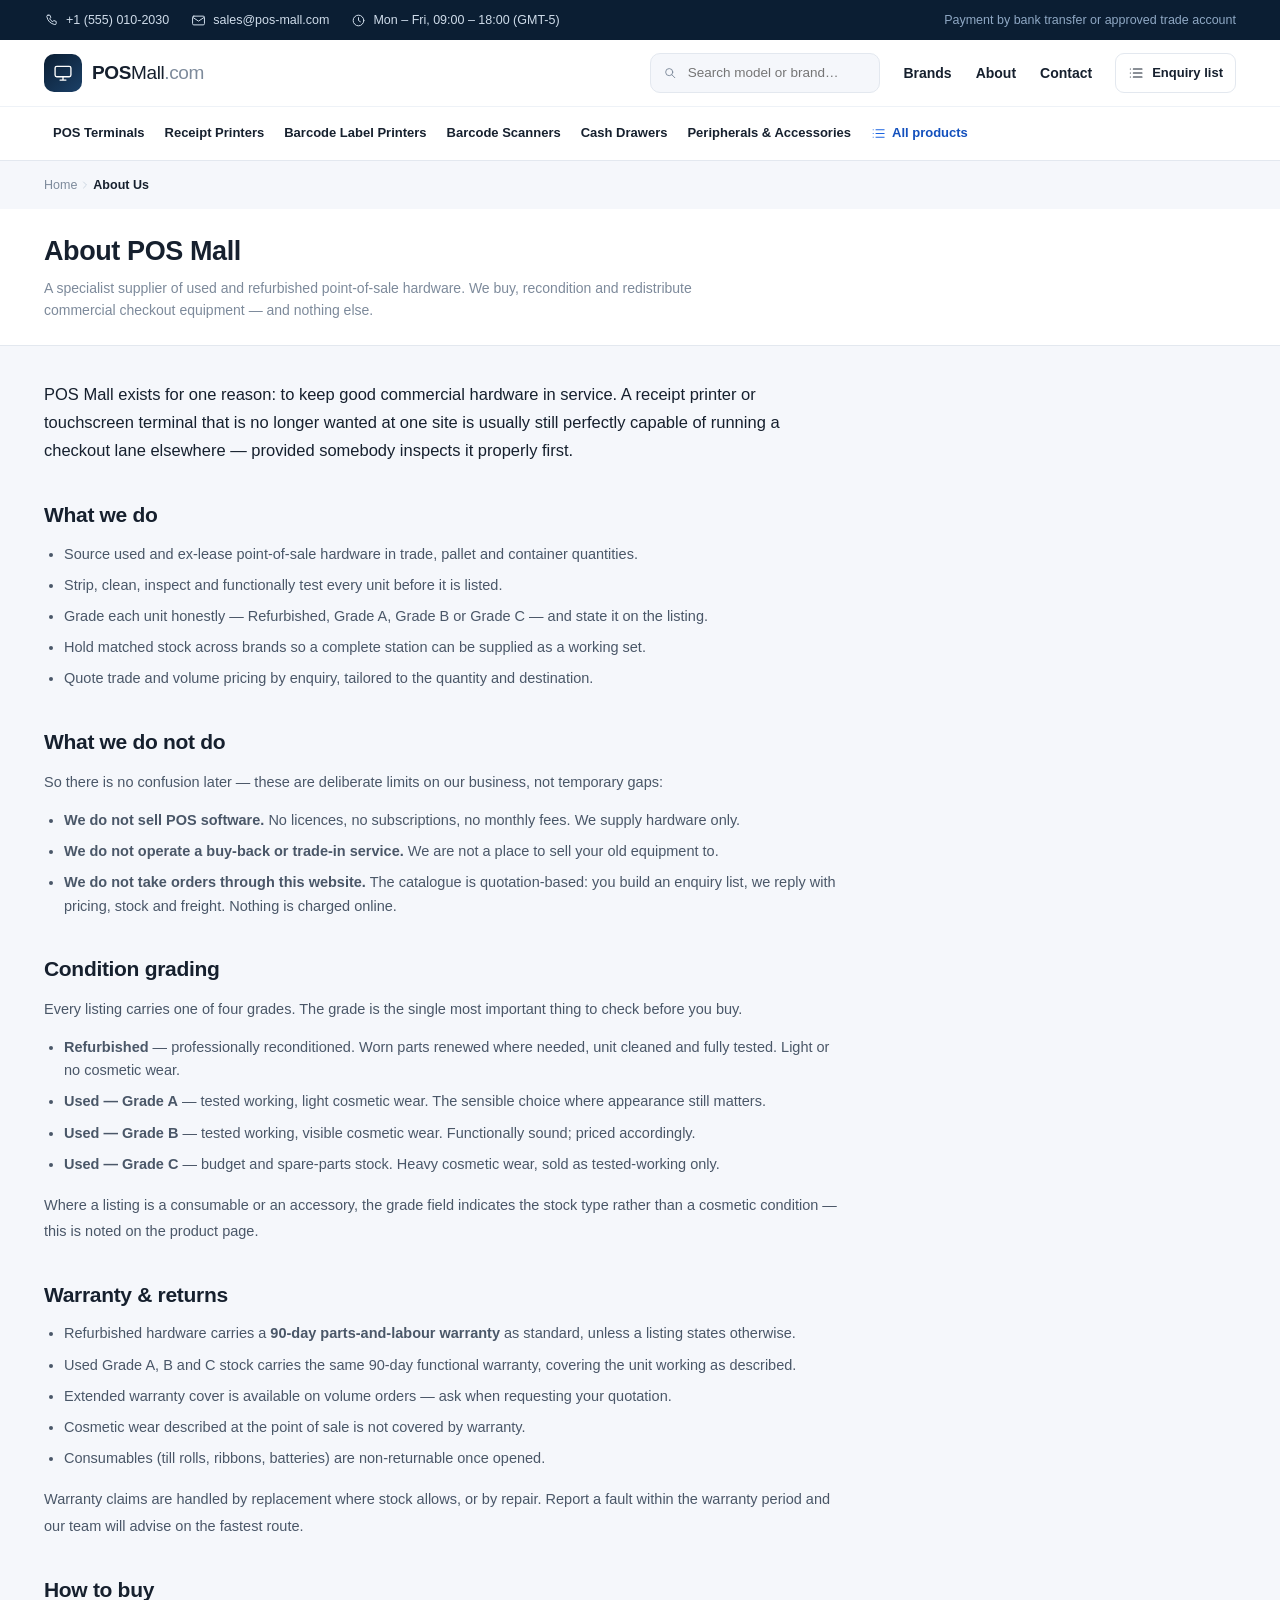
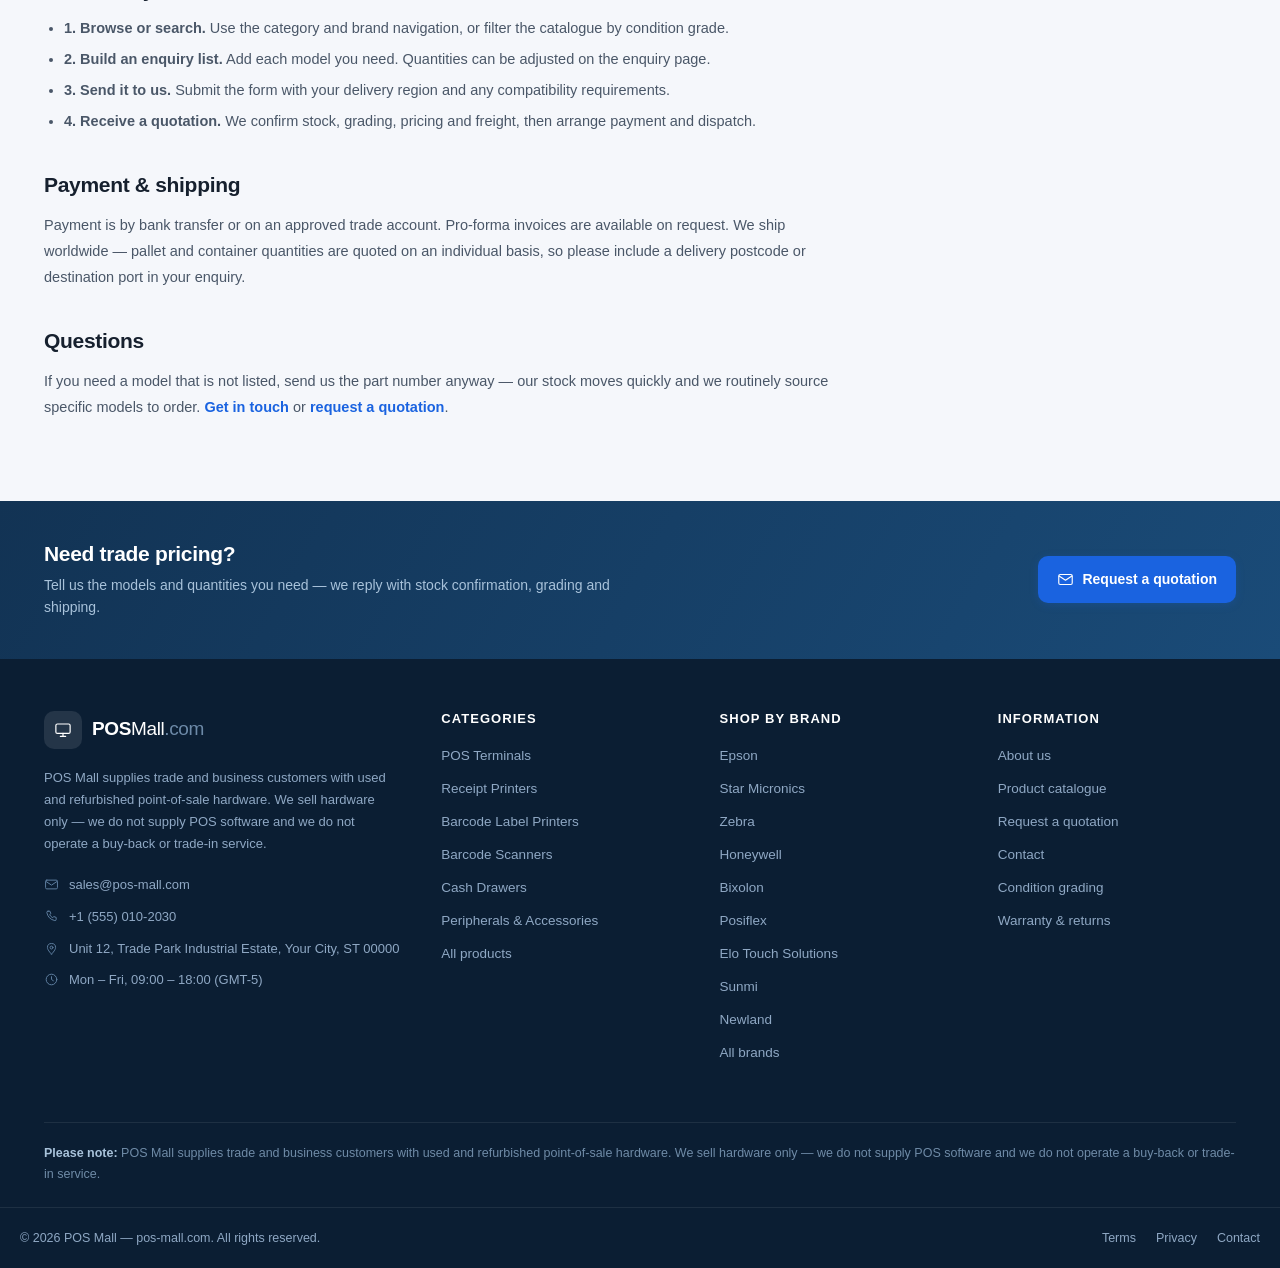
==== about.html @ 12527639 "Initial commit: POS Mall static catalogue site - 10 pages: home, catalog, category, brands, brand, p" ====
<!DOCTYPE html>
<html lang="en">
<head>
<meta charset="UTF-8">
<meta name="viewport" content="width=device-width, initial-scale=1">
<title>About Us — Condition Grading, Warranty &amp; How to Buy | POS Mall</title>
<meta name="description" content="POS Mall supplies used and refurbished point-of-sale hardware only — no software, no buy-back. Read our condition grading, warranty policy and how to buy by quotation.">
<meta name="theme-color" content="#0b1e33">
<link rel="icon" href="assets/img/favicon.svg" type="image/svg+xml">
<link rel="stylesheet" href="assets/css/style.css">
</head>
<body data-page="page" data-crumb="About Us">

<div id="site-header"></div>
<div id="breadcrumbs"></div>

<div class="page-head">
  <div class="shell">
    <h1 class="page-title">About POS Mall</h1>
    <p class="page-sub">
      A specialist supplier of used and refurbished point-of-sale hardware. We buy, recondition and
      redistribute commercial checkout equipment — and nothing else.
    </p>
  </div>
</div>

<div class="shell" style="padding-top:34px;padding-bottom:66px">
  <div class="prose-page">

    <p class="lead">
      POS Mall exists for one reason: to keep good commercial hardware in service. A receipt printer or
      touchscreen terminal that is no longer wanted at one site is usually still perfectly capable of
      running a checkout lane elsewhere — provided somebody inspects it properly first.
    </p>

    <h2>What we do</h2>
    <ul>
      <li>Source used and ex-lease point-of-sale hardware in trade, pallet and container quantities.</li>
      <li>Strip, clean, inspect and functionally test every unit before it is listed.</li>
      <li>Grade each unit honestly — Refurbished, Grade A, Grade B or Grade C — and state it on the listing.</li>
      <li>Hold matched stock across brands so a complete station can be supplied as a working set.</li>
      <li>Quote trade and volume pricing by enquiry, tailored to the quantity and destination.</li>
    </ul>

    <h2>What we do not do</h2>
    <p>
      So there is no confusion later — these are deliberate limits on our business, not temporary gaps:
    </p>
    <ul>
      <li><b>We do not sell POS software.</b> No licences, no subscriptions, no monthly fees. We supply hardware only.</li>
      <li><b>We do not operate a buy-back or trade-in service.</b> We are not a place to sell your old equipment to.</li>
      <li><b>We do not take orders through this website.</b> The catalogue is quotation-based: you build an enquiry
        list, we reply with pricing, stock and freight. Nothing is charged online.</li>
    </ul>

    <h2 id="grading">Condition grading</h2>
    <p>Every listing carries one of four grades. The grade is the single most important thing to check before you buy.</p>
    <ul>
      <li><b>Refurbished</b> — professionally reconditioned. Worn parts renewed where needed, unit cleaned and
        fully tested. Light or no cosmetic wear.</li>
      <li><b>Used — Grade A</b> — tested working, light cosmetic wear. The sensible choice where appearance still matters.</li>
      <li><b>Used — Grade B</b> — tested working, visible cosmetic wear. Functionally sound; priced accordingly.</li>
      <li><b>Used — Grade C</b> — budget and spare-parts stock. Heavy cosmetic wear, sold as tested-working only.</li>
    </ul>
    <p>
      Where a listing is a consumable or an accessory, the grade field indicates the stock type rather than a
      cosmetic condition — this is noted on the product page.
    </p>

    <h2 id="warranty">Warranty &amp; returns</h2>
    <ul>
      <li>Refurbished hardware carries a <b>90-day parts-and-labour warranty</b> as standard, unless a listing states otherwise.</li>
      <li>Used Grade A, B and C stock carries the same 90-day functional warranty, covering the unit working as described.</li>
      <li>Extended warranty cover is available on volume orders — ask when requesting your quotation.</li>
      <li>Cosmetic wear described at the point of sale is not covered by warranty.</li>
      <li>Consumables (till rolls, ribbons, batteries) are non-returnable once opened.</li>
    </ul>
    <p>
      Warranty claims are handled by replacement where stock allows, or by repair. Report a fault within the
      warranty period and our team will advise on the fastest route.
    </p>

    <h2 id="how-to-buy">How to buy</h2>
    <ul>
      <li><b>1. Browse or search.</b> Use the category and brand navigation, or filter the catalogue by condition grade.</li>
      <li><b>2. Build an enquiry list.</b> Add each model you need. Quantities can be adjusted on the enquiry page.</li>
      <li><b>3. Send it to us.</b> Submit the form with your delivery region and any compatibility requirements.</li>
      <li><b>4. Receive a quotation.</b> We confirm stock, grading, pricing and freight, then arrange payment and dispatch.</li>
    </ul>

    <h2>Payment &amp; shipping</h2>
    <p>
      Payment is by bank transfer or on an approved trade account. Pro-forma invoices are available on request.
      We ship worldwide — pallet and container quantities are quoted on an individual basis, so please include a
      delivery postcode or destination port in your enquiry.
    </p>

    <h2>Questions</h2>
    <p>
      If you need a model that is not listed, send us the part number anyway — our stock moves quickly and we
      routinely source specific models to order. <a href="contact.html" style="color:var(--blue);font-weight:600">Get in touch</a>
      or <a href="enquiry.html" style="color:var(--blue);font-weight:600">request a quotation</a>.
    </p>

  </div>
</div>

<div id="site-footer"></div>

<script src="assets/js/data.js"></script>
<script src="assets/js/products.js"></script>
<script src="assets/js/app.js"></script>
</body>
</html>
---- assets/css/style.css ----
/* ============================================================================
 * pos-mall.com — 样式表
 * ========================================================================== */

:root {
  --navy: #0b1e33;
  --navy-2: #12293f;
  --ink: #16202e;
  --body: #4a5768;
  --muted: #7d8a9b;
  --line: #e3e8ef;
  --line-2: #eef2f7;
  --bg: #f5f7fb;
  --card: #ffffff;
  --blue: #1a63e0;
  --blue-dk: #1350bd;
  --blue-soft: #eaf1fd;
  --green: #0f9d58;
  --green-soft: #e7f6ee;
  --amber: #c97a00;
  --amber-soft: #fdf3e3;
  --slate: #64748b;
  --slate-soft: #eef1f5;
  --radius: 12px;
  --radius-lg: 16px;
  --shadow-sm: 0 1px 2px rgba(16, 32, 56, .05), 0 1px 3px rgba(16, 32, 56, .04);
  --shadow: 0 4px 16px rgba(16, 32, 56, .07);
  --shadow-lg: 0 14px 40px rgba(16, 32, 56, .12);
  --shell: 1240px;
  --sans: -apple-system, BlinkMacSystemFont, "Segoe UI", Roboto, "Helvetica Neue", Arial, "PingFang SC", "Microsoft YaHei", sans-serif;
}

* { box-sizing: border-box; }

html { -webkit-text-size-adjust: 100%; }

body {
  margin: 0;
  background: var(--bg);
  color: var(--body);
  font-family: var(--sans);
  font-size: 15px;
  line-height: 1.6;
  -webkit-font-smoothing: antialiased;
}

h1, h2, h3, h4 { color: var(--ink); margin: 0; line-height: 1.25; letter-spacing: -.015em; font-weight: 700; }
p { margin: 0; }
a { color: inherit; text-decoration: none; }
img { max-width: 100%; display: block; }
button { font: inherit; cursor: pointer; }
ul { margin: 0; padding: 0; list-style: none; }

.shell { max-width: var(--shell); margin: 0 auto; padding: 0 24px; }
.is-hidden { display: none !important; }

/* ------------------------------------------------------------------ 通用件 */
.btn {
  display: inline-flex; align-items: center; justify-content: center; gap: 8px;
  border: 1px solid transparent; border-radius: 10px;
  padding: 11px 18px; font-size: 14px; font-weight: 600; white-space: nowrap;
  background: var(--slate-soft); color: var(--ink);
  transition: background .16s, border-color .16s, color .16s, box-shadow .16s, transform .16s;
}
.btn:hover { transform: translateY(-1px); }
.btn-primary { background: var(--blue); color: #fff; box-shadow: 0 2px 8px rgba(26, 99, 224, .22); }
.btn-primary:hover { background: var(--blue-dk); }
.btn-outline { background: #fff; border-color: var(--line); color: var(--ink); }
.btn-outline:hover { border-color: #c8d3e0; }
.btn-ghost { background: transparent; color: var(--blue); border-color: transparent; padding-left: 8px; padding-right: 8px; }
.btn-ghost:hover { background: var(--blue-soft); }
.btn-sm { padding: 7px 12px; font-size: 13px; border-radius: 9px; }
.btn-lg { padding: 13px 22px; font-size: 15px; }
.btn-block { width: 100%; }

.link-btn { background: none; border: 0; color: var(--blue); font-size: 13px; font-weight: 600; padding: 0; }
.link-btn:hover { text-decoration: underline; }

.link-arrow { display: inline-flex; align-items: center; gap: 6px; color: var(--blue); font-size: 13.5px; font-weight: 600; }
.link-arrow:hover { gap: 9px; }

.icon-btn {
  display: inline-flex; align-items: center; justify-content: center;
  width: 32px; height: 32px; border-radius: 8px;
  border: 1px solid var(--line); background: #fff; color: var(--muted);
}
.icon-btn:hover { color: #d93636; border-color: #f3c9c9; background: #fdf3f3; }

.input {
  width: 100%; border: 1px solid var(--line); border-radius: 10px;
  background: #fff; padding: 10px 12px; font: inherit; font-size: 14px; color: var(--ink);
}
.input:focus { outline: none; border-color: var(--blue); box-shadow: 0 0 0 3px rgba(26, 99, 224, .13); }

.badge {
  display: inline-flex; align-items: center; gap: 6px;
  font-size: 11.5px; font-weight: 700; letter-spacing: .02em;
  padding: 3px 9px; border-radius: 999px; white-space: nowrap;
}
.badge-green { background: var(--green-soft); color: #0b7c45; }
.badge-blue { background: var(--blue-soft); color: var(--blue-dk); }
.badge-amber { background: var(--amber-soft); color: var(--amber); }
.badge-slate { background: var(--slate-soft); color: #4d5b6e; }
.badge-ghost { background: transparent; padding: 0; font-weight: 600; font-size: 12px; color: var(--muted); }
.badge-green-text { color: #0b7c45; } .badge-blue-text { color: var(--blue-dk); }
.badge-amber-text { color: var(--amber); } .badge-slate-text { color: var(--slate); }

.dot { width: 7px; height: 7px; border-radius: 50%; display: inline-block; }
.dot-green { background: var(--green); } .dot-blue { background: var(--blue); }
.dot-amber { background: #e6a21c; } .dot-slate { background: #9aa7b6; }

.chip {
  display: inline-flex; align-items: center; gap: 7px;
  border: 1px solid var(--line); background: #fff; border-radius: 999px;
  padding: 7px 14px; font-size: 13px; font-weight: 600; color: var(--ink);
}
.chip em { font-style: normal; font-size: 11.5px; color: var(--muted); font-weight: 600; }
.chip:hover { border-color: #c8d3e0; }
.chip.is-on { background: var(--navy); border-color: var(--navy); color: #fff; }
.chip.is-on em { color: rgba(255, 255, 255, .7); }
.chip-soft { background: var(--line-2); border-color: transparent; font-weight: 500; color: var(--body); }
.chip-brand { background: var(--blue-soft); border-color: transparent; color: var(--blue-dk); }
.chip-row { display: flex; flex-wrap: wrap; gap: 8px; }

.toast {
  position: fixed; left: 50%; bottom: 28px; transform: translate(-50%, 20px);
  display: flex; align-items: center; gap: 9px;
  background: var(--navy); color: #fff; padding: 11px 18px; border-radius: 11px;
  font-size: 13.5px; font-weight: 500; box-shadow: var(--shadow-lg);
  opacity: 0; pointer-events: none; transition: opacity .2s, transform .2s; z-index: 200;
}
.toast.is-on { opacity: 1; transform: translate(-50%, 0); }
.toast svg { color: #5fd39b; }

.empty-state {
  grid-column: 1 / -1; text-align: center; padding: 60px 24px;
  background: #fff; border: 1px dashed var(--line); border-radius: var(--radius-lg);
}
.empty-state svg { color: #b9c4d2; }
.empty-state h3 { margin: 14px 0 6px; font-size: 17px; }
.empty-state p { color: var(--muted); font-size: 14px; margin-bottom: 18px; }

/* ---------------------------------------------------------------- 顶部条 */
.topbar { background: var(--navy); color: #cfdcea; font-size: 12.5px; }
.topbar-inner { display: flex; align-items: center; justify-content: space-between; height: 40px; gap: 20px; }
.topbar-left { display: flex; align-items: center; gap: 22px; min-width: 0; }
.topbar-item { display: inline-flex; align-items: center; gap: 7px; white-space: nowrap; }
.topbar-item:hover { color: #fff; }
.topbar-tag { color: #8fa8c4; }

/* ------------------------------------------------------------------ 页头 */
.site-header { position: sticky; top: 0; z-index: 90; background: #fff; border-bottom: 1px solid var(--line); }

/* 第一行：品牌 · 搜索 · 公司链接 · 询价 */
.header-main { display: flex; align-items: center; gap: 24px; height: 66px; }

.logo { display: inline-flex; align-items: center; gap: 10px; flex-shrink: 0; }
.logo-mark {
  width: 38px; height: 38px; border-radius: 10px; display: grid; place-items: center;
  background: linear-gradient(140deg, var(--navy) 0%, #1b4067 100%); color: #fff;
}
.logo-text { font-size: 19px; font-weight: 500; color: var(--ink); letter-spacing: -.02em; }
.logo-text b { font-weight: 800; }
.logo-text i { font-style: normal; color: var(--muted); font-weight: 500; }
.logo-footer .logo-text { color: #fff; }
.logo-footer .logo-text i { color: #6d8aa8; }
.logo-footer .logo-mark { background: rgba(255, 255, 255, .1); }

.header-actions { display: flex; align-items: center; gap: 12px; margin-left: auto; flex-shrink: 0; }
.util-nav { display: flex; align-items: center; gap: 2px; }
.util-link { padding: 8px 11px; border-radius: 9px; font-size: 14px; font-weight: 600; color: var(--ink); white-space: nowrap; }
.util-link:hover { background: var(--line-2); color: var(--blue-dk); }

/* 第二行：类目「平铺」条 —— 类目全部来自 data.js 的 CATEGORIES，自动同步 */
.cat-bar { border-top: 1px solid var(--line-2); background: #fff; }
.cat-bar-inner { display: flex; align-items: center; }
.cat-bar-list { display: flex; flex-wrap: wrap; align-items: center; gap: 0 2px; padding: 7px 0; flex: 1; min-width: 0; }
.cat-bar-item { position: relative; }
.cat-bar-link {
  display: inline-flex; align-items: center; gap: 7px;
  padding: 10px 11px; border-radius: 9px;
  font-size: 14px; font-weight: 600; color: var(--ink); white-space: nowrap;
}
.cat-bar-item:hover > .cat-bar-link,
.cat-bar-item:focus-within > .cat-bar-link { background: var(--blue-soft); color: var(--blue-dk); }
.cat-bar-item-all { margin-left: auto; }
.cat-bar-link-all { color: var(--blue-dk); }
.cat-bar-link-all svg { color: var(--blue); }

/* 类目下拉面板（子类目） */
.nav-panel {
  position: absolute; top: 100%; left: -8px; padding-top: 8px;
  opacity: 0; visibility: hidden; transform: translateY(-6px);
  transition: opacity .18s, transform .18s, visibility .18s; z-index: 95;
  max-width: calc(100vw - 32px);
}
.cat-bar-item:hover .nav-panel,
.cat-bar-item:focus-within .nav-panel { opacity: 1; visibility: visible; transform: translateY(0); }
.nav-panel-inner {
  background: #fff; border: 1px solid var(--line); border-radius: var(--radius-lg);
  box-shadow: var(--shadow-lg); overflow: hidden;
}
.np-cat-panel { width: 320px; padding: 14px 20px 0; }
.np-simple-all {
  display: flex; align-items: center; justify-content: space-between; gap: 10px;
  margin: 0 -10px 4px; padding: 10px; border-radius: 9px;
  font-size: 14px; font-weight: 700; color: var(--ink);
}
.np-simple-all:hover { background: var(--blue-soft); color: var(--blue-dk); }
.np-simple-all em, .np-simple-links em { font-style: normal; font-size: 11.5px; color: var(--muted); }
.np-simple-links { display: grid; gap: 1px; border-top: 1px solid var(--line-2); padding-top: 8px; }
.np-simple-links a {
  display: flex; align-items: center; justify-content: space-between; gap: 10px;
  margin: 0 -10px; padding: 8px 10px; border-radius: 8px;
  font-size: 13.5px; color: var(--body);
}
.np-simple-links a:hover { background: var(--line-2); color: var(--blue-dk); }
.np-foot { margin: 14px -20px 0; padding: 12px 20px; border-top: 1px solid var(--line-2); background: #fbfcfe; }
.np-foot-note { display: block; font-size: 12px; color: var(--muted); line-height: 1.5; }

.search-box {
  display: flex; align-items: center; gap: 8px;
  background: var(--bg); border: 1px solid var(--line); border-radius: 10px;
  padding: 0 12px; height: 40px; width: 230px; color: var(--muted);
}
.search-box:focus-within { border-color: var(--blue); background: #fff; box-shadow: 0 0 0 3px rgba(26, 99, 224, .12); }
.search-box input { border: 0; background: none; outline: none; font: inherit; font-size: 13.5px; width: 100%; color: var(--ink); }
.enquiry-btn { position: relative; height: 40px; }
.enquiry-count {
  min-width: 19px; height: 19px; padding: 0 5px; border-radius: 999px;
  background: var(--blue); color: #fff; font-size: 11.5px; font-weight: 700;
  display: inline-grid; place-items: center;
}
.enquiry-count.is-empty { display: none; }
.mobile-toggle { display: none; width: 42px; height: 42px; border: 1px solid var(--line); background: #fff; border-radius: 10px; color: var(--ink); align-items: center; justify-content: center; }

.mobile-nav { display: none; border-top: 1px solid var(--line); background: #fff; padding: 10px 0 22px; max-height: 74vh; overflow: auto; }
.mobile-nav.is-open { display: block; }
.mn-group { border-bottom: 1px solid var(--line-2); padding-bottom: 8px; margin-bottom: 8px; }
.mn-link { display: block; padding: 11px 2px; font-weight: 600; color: var(--ink); font-size: 15px; }
.mn-subs { display: flex; flex-wrap: wrap; gap: 8px; padding: 0 2px 6px; }
.mn-subs a { font-size: 12.5px; background: var(--line-2); border-radius: 999px; padding: 5px 12px; color: var(--body); font-weight: 500; }
.mn-strong { color: var(--blue); }

/* ------------------------------------------------------------------ 首页 */
.hero { background: linear-gradient(165deg, var(--navy) 0%, #14304c 55%, #17405f 100%); color: #cbdaea; position: relative; overflow: hidden; }
.hero::after {
  content: ''; position: absolute; right: -140px; top: -140px; width: 520px; height: 520px; border-radius: 50%;
  background: radial-gradient(circle, rgba(58, 134, 255, .2), transparent 68%);
}
.hero-inner { position: relative; z-index: 2; padding: 74px 0 66px; display: grid; grid-template-columns: 1.15fr .85fr; gap: 54px; align-items: center; }
.hero-eyebrow {
  display: inline-flex; align-items: center; gap: 9px;
  background: rgba(255, 255, 255, .08); border: 1px solid rgba(255, 255, 255, .13);
  border-radius: 999px; padding: 5px 14px; font-size: 12.5px; color: #a9c4de; font-weight: 600;
  margin-bottom: 22px;
}
.hero-title { font-size: 44px; line-height: 1.1; color: #fff; letter-spacing: -.03em; }
.hero-title em { font-style: normal; color: #6fa8ff; }
.hero-sub { margin-top: 20px; font-size: 16px; line-height: 1.7; color: #a3bcd4; max-width: 560px; }
.hero-actions { display: flex; flex-wrap: wrap; gap: 12px; margin-top: 30px; }
.hero-actions .btn-outline { background: rgba(255, 255, 255, .07); border-color: rgba(255, 255, 255, .2); color: #fff; }
.hero-actions .btn-outline:hover { background: rgba(255, 255, 255, .13); }
.hero-stats { display: flex; gap: 34px; margin-top: 40px; padding-top: 28px; border-top: 1px solid rgba(255, 255, 255, .1); }
.stat-num { display: block; font-size: 26px; font-weight: 800; color: #fff; letter-spacing: -.02em; }
.stat-label { font-size: 12.5px; color: #8fa8c4; }

.hero-panel { background: rgba(255, 255, 255, .05); border: 1px solid rgba(255, 255, 255, .12); border-radius: var(--radius-lg); padding: 24px; backdrop-filter: blur(6px); }
.hero-panel h3 { color: #fff; font-size: 15px; margin-bottom: 16px; }
.hero-list { display: grid; gap: 13px; }
.hero-list li { display: flex; gap: 11px; align-items: flex-start; font-size: 13.5px; color: #b7cbdf; line-height: 1.5; }
.hero-list svg { color: #6fa8ff; flex-shrink: 0; margin-top: 2px; }

.section { padding: 62px 0; }
.section-alt { background: #fff; border-top: 1px solid var(--line); border-bottom: 1px solid var(--line); }
.section-head { display: flex; align-items: flex-end; justify-content: space-between; gap: 24px; margin-bottom: 28px; }
.section-title { font-size: 25px; }
.section-sub { color: var(--muted); font-size: 14px; margin-top: 7px; }
.section-head .link-arrow { padding-bottom: 4px; }

/* 类目卡 */
.cat-grid { display: grid; grid-template-columns: repeat(auto-fill, minmax(288px, 1fr)); gap: 14px; }
.cat-card {
  display: flex; align-items: flex-start; gap: 15px;
  background: #fff; border: 1px solid var(--line); border-radius: var(--radius);
  padding: 19px; transition: box-shadow .18s, transform .18s, border-color .18s;
}
.cat-card:hover { box-shadow: var(--shadow); transform: translateY(-2px); border-color: #d3dded; }
.cat-icon { width: 42px; height: 42px; border-radius: 11px; display: grid; place-items: center; background: var(--blue-soft); color: var(--blue); flex-shrink: 0; }
.cat-body { flex: 1; min-width: 0; }
.cat-name { display: block; font-size: 15.5px; font-weight: 700; color: var(--ink); }
.cat-desc { display: block; font-size: 12.5px; color: var(--muted); margin-top: 4px; line-height: 1.5; }
.cat-count { display: inline-block; font-size: 11.5px; font-weight: 600; color: var(--blue-dk); background: var(--blue-soft); border-radius: 999px; padding: 2px 9px; margin-top: 10px; }
.cat-go { color: #c2cddb; align-self: center; }
.cat-card:hover .cat-go { color: var(--blue); }

/* 品牌条 */
.brand-strip { display: flex; flex-wrap: wrap; gap: 10px; }
.brand-chip {
  display: inline-flex; align-items: center; gap: 9px;
  background: #fff; border: 1px solid var(--line); border-radius: 10px;
  padding: 10px 15px; font-size: 13.5px; font-weight: 600; color: var(--ink);
  transition: border-color .16s, box-shadow .16s;
}
.brand-chip:hover { border-color: #c8d3e0; box-shadow: var(--shadow-sm); }
.brand-chip-n { font-size: 11px; color: var(--muted); background: var(--line-2); border-radius: 999px; padding: 1px 7px; }

/* 成色卡 */
.cond-grid { display: grid; grid-template-columns: repeat(auto-fit, minmax(230px, 1fr)); gap: 14px; }
.cond-card { background: #fff; border: 1px solid var(--line); border-radius: var(--radius); padding: 20px; }
.cond-card p { font-size: 13px; color: var(--muted); margin: 12px 0 14px; line-height: 1.55; }

/* 优势条 */
.usp-grid { display: grid; grid-template-columns: repeat(auto-fit, minmax(230px, 1fr)); gap: 26px; }
.usp { display: flex; gap: 14px; }
.usp-icon { width: 40px; height: 40px; border-radius: 11px; background: var(--line-2); color: var(--blue-dk); display: grid; place-items: center; flex-shrink: 0; }
.usp h4 { font-size: 14.5px; margin-bottom: 5px; }
.usp p { font-size: 13px; color: var(--muted); line-height: 1.55; }

/* ------------------------------------------------------------- 产品卡片 */
.product-grid { display: grid; grid-template-columns: repeat(auto-fill, minmax(268px, 1fr)); gap: 18px; }
.product-card {
  background: #fff; border: 1px solid var(--line); border-radius: var(--radius-lg);
  overflow: hidden; display: flex; flex-direction: column;
  transition: box-shadow .18s, transform .18s, border-color .18s;
}
.product-card:hover { box-shadow: var(--shadow); transform: translateY(-2px); border-color: #d3dded; }
.pc-media { position: relative; display: block; background: var(--line-2); aspect-ratio: 4 / 3; }
.pc-media img { width: 100%; height: 100%; object-fit: cover; }
.pc-badges { position: absolute; top: 11px; left: 11px; display: flex; gap: 6px; flex-wrap: wrap; }
.pc-badges .badge { box-shadow: 0 1px 4px rgba(16, 32, 56, .12); }
.pc-body { padding: 15px 16px 16px; display: flex; flex-direction: column; flex: 1; }
.pc-eyebrow { display: flex; align-items: center; gap: 8px; font-size: 11.5px; margin-bottom: 7px; }
.pc-brand { font-weight: 700; color: var(--blue-dk); text-transform: uppercase; letter-spacing: .05em; }
.pc-cat { color: var(--muted); }
.pc-cat::before { content: '·'; margin-right: 8px; }
.pc-title { font-size: 15px; line-height: 1.4; }
.pc-title a:hover { color: var(--blue-dk); }
.pc-model { font-size: 12px; color: var(--muted); margin-top: 5px; font-family: ui-monospace, SFMono-Regular, Menlo, monospace; }
.pc-desc {
  font-size: 13px; color: var(--muted); margin-top: 10px; line-height: 1.55;
  display: -webkit-box; -webkit-line-clamp: 2; -webkit-box-orient: vertical; overflow: hidden;
}
.pc-foot { margin-top: auto; padding-top: 15px; display: flex; align-items: flex-end; justify-content: space-between; gap: 12px; flex-wrap: wrap; }
.pc-price { display: flex; flex-direction: column; gap: 5px; }
.pc-price-val { font-size: 15.5px; font-weight: 800; color: var(--ink); letter-spacing: -.01em; }
.pc-price-val.is-quote { font-size: 13px; font-weight: 700; color: var(--blue-dk); }
.pc-actions { display: flex; gap: 6px; }

/* ---------------------------------------------------------------- 筛选页 */
.page-head { background: #fff; border-bottom: 1px solid var(--line); padding: 26px 0 24px; }
.page-title { font-size: 27px; }
.page-sub { color: var(--muted); font-size: 14px; margin-top: 8px; max-width: 720px; }

.breadcrumbs { display: flex; align-items: center; flex-wrap: wrap; gap: 2px; padding: 14px 0; font-size: 12.5px; }
.crumb { color: var(--muted); }
a.crumb:hover { color: var(--blue-dk); }
.crumb-sep { color: #c2cddb; display: inline-flex; }
.crumb.is-current { color: var(--ink); font-weight: 600; }
#breadcrumbs { background: transparent; }
#breadcrumbs .shell { padding: 0 24px; }

.catalog-layout { display: grid; grid-template-columns: 268px 1fr; gap: 28px; align-items: start; padding-bottom: 66px; }
.catalog-main { min-width: 0; }

.filters { background: #fff; border: 1px solid var(--line); border-radius: var(--radius-lg); padding: 18px; position: sticky; top: 124px; }
.filter-head { display: flex; align-items: center; justify-content: space-between; padding-bottom: 14px; border-bottom: 1px solid var(--line-2); margin-bottom: 4px; }
.filter-head span { display: inline-flex; align-items: center; gap: 8px; font-weight: 700; font-size: 14px; color: var(--ink); }
.filter-group { padding: 15px 0; border-bottom: 1px solid var(--line-2); }
.filter-group:last-child { border-bottom: 0; padding-bottom: 0; }
.filter-title { display: block; font-size: 11.5px; font-weight: 700; text-transform: uppercase; letter-spacing: .08em; color: var(--muted); margin-bottom: 10px; }
.filter-opts { display: grid; gap: 1px; max-height: 262px; overflow: auto; }
.filter-opts-brand { max-height: 232px; }
.filter-opt {
  display: flex; align-items: center; gap: 9px;
  padding: 7px 9px; margin: 0 -9px; border-radius: 8px;
  font-size: 13.5px; color: var(--body); cursor: pointer;
}
.filter-opt input { margin: 0; accent-color: var(--blue); flex-shrink: 0; }
.filter-opt span { flex: 1; min-width: 0; }
.filter-opt em { font-style: normal; font-size: 11.5px; color: var(--muted); }
.filter-opt:hover { background: var(--line-2); }
.filter-opt.is-active { background: var(--blue-soft); color: var(--blue-dk); font-weight: 600; }
.filter-opt.is-active em { color: var(--blue); }

.results-bar { display: flex; align-items: center; justify-content: space-between; gap: 18px; margin-bottom: 20px; flex-wrap: wrap; }
.results-count { font-size: 13.5px; color: var(--muted); }
.results-count b { color: var(--ink); font-size: 15px; }
.results-tools { display: flex; align-items: center; gap: 9px; }
.sort-label { font-size: 13px; color: var(--muted); }
.sort-select { border: 1px solid var(--line); border-radius: 9px; background: #fff; padding: 8px 11px; font: inherit; font-size: 13.5px; color: var(--ink); }
.sort-select:focus { outline: none; border-color: var(--blue); }

.pagination { display: flex; align-items: center; justify-content: center; gap: 6px; margin-top: 38px; }
.page-btn {
  min-width: 38px; height: 38px; padding: 0 10px; border-radius: 9px;
  border: 1px solid var(--line); background: #fff; color: var(--ink);
  font-size: 13.5px; font-weight: 600; display: inline-grid; place-items: center;
}
.page-btn:first-child svg { transform: rotate(180deg); }
.page-btn:hover:not(:disabled) { border-color: #c8d3e0; background: var(--line-2); }
.page-btn.is-on { background: var(--navy); border-color: var(--navy); color: #fff; }
.page-btn:disabled { opacity: .42; cursor: not-allowed; }
.page-gap { color: var(--muted); padding: 0 4px; }

/* --------------------------------------------------------- 类目页侧栏 */
.cat-layout { display: grid; grid-template-columns: 1fr 300px; gap: 30px; align-items: start; padding-bottom: 66px; }
.aside-card { background: #fff; border: 1px solid var(--line); border-radius: var(--radius-lg); padding: 20px; margin-bottom: 16px; }
.aside-card h4 { font-size: 14.5px; margin-bottom: 14px; }
.aside-list { display: grid; gap: 2px; }
.aside-list a { display: flex; align-items: center; justify-content: space-between; gap: 10px; padding: 8px 10px; margin: 0 -10px; border-radius: 8px; font-size: 13.5px; color: var(--body); }
.aside-list a:hover { background: var(--line-2); color: var(--blue-dk); }
.aside-list em { font-style: normal; font-size: 11.5px; color: var(--muted); }
.aside-cta { background: linear-gradient(160deg, var(--navy) 0%, #17395a 100%); border-color: transparent; color: #b7cbdf; }
.aside-cta h4 { color: #fff; }
.aside-cta p { font-size: 13px; line-height: 1.6; margin-bottom: 16px; }

/* ------------------------------------------------------------ 品牌总览 */
.brand-grid { display: grid; grid-template-columns: repeat(auto-fill, minmax(248px, 1fr)); gap: 16px; }
.brand-card { background: #fff; border: 1px solid var(--line); border-radius: var(--radius-lg); padding: 20px; transition: box-shadow .18s, transform .18s; }
.brand-card:hover { box-shadow: var(--shadow); transform: translateY(-2px); }
.brand-card-top { display: flex; align-items: center; justify-content: space-between; margin-bottom: 14px; }
.brand-mono {
  width: 44px; height: 44px; border-radius: 11px; display: grid; place-items: center;
  background: var(--navy); color: #fff; font-size: 14px; font-weight: 800; letter-spacing: .02em;
}
.brand-card-n { font-size: 11.5px; color: var(--blue-dk); background: var(--blue-soft); border-radius: 999px; padding: 3px 10px; font-weight: 600; }
.brand-card h3 { font-size: 16px; }
.brand-card p { font-size: 13px; color: var(--muted); margin-top: 7px; line-height: 1.55; }
.brand-origin { display: inline-block; margin-top: 13px; font-size: 11.5px; color: var(--muted); background: var(--line-2); border-radius: 6px; padding: 2px 8px; }
.brand-also { margin-top: 34px; padding-top: 24px; border-top: 1px solid var(--line); }
.brand-also h3 { font-size: 15px; margin-bottom: 8px; }
.brand-also p { font-size: 13.5px; color: var(--muted); line-height: 1.8; }

/* ------------------------------------------------------------ 产品详情 */
.pd-layout { display: grid; grid-template-columns: 1.05fr 1fr; gap: 44px; padding: 34px 0 46px; align-items: start; }
.pd-gallery { position: sticky; top: 124px; }
.pd-main-media { position: relative; background: #fff; border: 1px solid var(--line); border-radius: var(--radius-lg); overflow: hidden; }
.pd-main-media img { width: 100%; aspect-ratio: 4 / 3; object-fit: cover; }
.pd-thumbs { display: flex; gap: 10px; margin-top: 12px; flex-wrap: wrap; }
.pd-thumb { width: 74px; height: 60px; border-radius: 10px; border: 2px solid var(--line); padding: 0; overflow: hidden; background: #fff; }
.pd-thumb img { width: 100%; height: 100%; object-fit: cover; }
.pd-thumb.is-on { border-color: var(--blue); }

.pd-eyebrow { display: flex; flex-wrap: wrap; gap: 8px; margin-bottom: 14px; }
.pd-title { font-size: 29px; line-height: 1.2; }
.pd-meta { display: flex; flex-wrap: wrap; gap: 8px 20px; margin-top: 13px; font-size: 12.5px; color: var(--muted); }
.pd-meta b { color: var(--ink); font-weight: 600; }
.pd-badges { display: flex; flex-wrap: wrap; gap: 8px; margin-top: 16px; }
.pd-lede { font-size: 15px; color: var(--body); margin-top: 18px; line-height: 1.65; }

.pd-buy { margin-top: 24px; padding: 20px; background: #fff; border: 1px solid var(--line); border-radius: var(--radius-lg); }
.pd-price { display: flex; flex-direction: column; gap: 4px; margin-bottom: 16px; }
.pd-price-val { font-size: 27px; font-weight: 800; color: var(--ink); letter-spacing: -.025em; }
.pd-price-val.is-quote { font-size: 19px; color: var(--blue-dk); }
.pd-price-note { font-size: 12.5px; color: var(--muted); }
.pd-buy-actions { display: flex; gap: 10px; flex-wrap: wrap; }
.pd-buy-actions .btn { flex: 1 1 190px; }

.pd-assure { margin-top: 22px; display: grid; gap: 13px; }
.pd-assure li { display: flex; gap: 11px; font-size: 13px; color: var(--muted); line-height: 1.55; }
.pd-assure svg { color: var(--blue); flex-shrink: 0; margin-top: 2px; }

.pd-tabs { grid-column: 1 / -1; display: grid; gap: 26px; }
.pd-block { background: #fff; border: 1px solid var(--line); border-radius: var(--radius-lg); padding: 26px 28px; }
.pd-block h2 { font-size: 17px; margin-bottom: 16px; }
.prose { font-size: 14.5px; line-height: 1.8; color: var(--body); }
.spec-table { width: 100%; border-collapse: collapse; font-size: 14px; }
.spec-table tr { border-bottom: 1px solid var(--line-2); }
.spec-table tr:last-child { border-bottom: 0; }
.spec-table th { text-align: left; font-weight: 600; color: var(--ink); padding: 11px 18px 11px 0; width: 230px; vertical-align: top; }
.spec-table td { padding: 11px 0; color: var(--body); }
.feature-list { display: grid; gap: 11px; }
.feature-list li { display: flex; gap: 11px; font-size: 14px; }
.feature-list svg { color: var(--green); flex-shrink: 0; margin-top: 3px; }
.bullet-list { display: grid; gap: 9px; font-size: 14px; padding-left: 18px; list-style: disc; }
.bullet-list li { color: var(--body); }
.pd-block-note { background: var(--line-2); border-color: transparent; }
.pd-block-note h2 { font-size: 15px; }

/* ---------------------------------------------------------------- 询价页 */
.enq-layout { display: grid; grid-template-columns: 1.35fr .8fr; gap: 30px; align-items: start; padding-bottom: 66px; }
.enq-card { background: #fff; border: 1px solid var(--line); border-radius: var(--radius-lg); padding: 26px 28px; }
.enq-card + .enq-card { margin-top: 18px; }
.enq-card h2 { font-size: 17px; margin-bottom: 6px; }
.enq-counter { font-size: 13px; color: var(--muted); margin-bottom: 20px; }
.enq-head { display: flex; align-items: flex-start; justify-content: space-between; gap: 18px; margin-bottom: 20px; }
.enq-table { width: 100%; border-collapse: collapse; }
.enq-table th { text-align: left; font-size: 11.5px; text-transform: uppercase; letter-spacing: .07em; color: var(--muted); font-weight: 700; padding-bottom: 12px; border-bottom: 1px solid var(--line); }
.enq-table td { padding: 15px 0; border-bottom: 1px solid var(--line-2); vertical-align: middle; }
.enq-prod { display: flex; gap: 14px; align-items: center; }
.enq-media { width: 62px; height: 48px; border-radius: 9px; overflow: hidden; background: var(--line-2); flex-shrink: 0; display: grid; place-items: center; color: #b9c4d2; }
.enq-media img { width: 100%; height: 100%; object-fit: cover; }
.enq-prod b { display: block; font-size: 14px; color: var(--ink); line-height: 1.4; }
.enq-meta { display: block; font-size: 12px; color: var(--muted); margin: 3px 0 5px; }
.input-qty { width: 74px; text-align: center; }
.enq-del { width: 52px; text-align: right; }
.enq-actions { display: flex; justify-content: space-between; align-items: center; gap: 16px; margin-top: 20px; }
.enq-empty { text-align: center; padding: 56px 20px; }
.enq-empty svg { color: #b9c4d2; }
.enq-empty h3 { margin: 16px 0 8px; font-size: 17px; }

.form-grid { display: grid; grid-template-columns: 1fr 1fr; gap: 16px; }
.field { display: flex; flex-direction: column; gap: 7px; }
.field-full { grid-column: 1 / -1; }
.field label { font-size: 12.5px; font-weight: 600; color: var(--ink); }
.field .req { color: #d93636; }
.textarea { min-height: 112px; resize: vertical; padding: 11px 12px; }
.form-actions { margin-top: 20px; display: flex; align-items: center; gap: 14px; flex-wrap: wrap; }
.form-hint { font-size: 12px; color: var(--muted); }
.enq-done { margin-top: 20px; padding: 18px; border-radius: var(--radius); background: var(--green-soft); border: 1px solid #c6e8d6; }
.enq-done b { color: #0b7c45; display: block; margin-bottom: 5px; }
.enq-done p { font-size: 13px; color: #2c6b4d; }
.enq-ref { font-family: ui-monospace, SFMono-Regular, Menlo, monospace; font-weight: 700; }

.side-list { display: grid; gap: 16px; }
.side-list li { display: flex; gap: 12px; font-size: 13.5px; color: var(--muted); line-height: 1.55; }
.side-list svg { color: var(--blue); flex-shrink: 0; margin-top: 2px; }
.side-list b { color: var(--ink); display: block; font-size: 13.5px; }

/* ---------------------------------------------------------------- 静态页 */
.prose-page { max-width: 800px; }
.prose-page h2 { font-size: 21px; margin: 38px 0 14px; }
.prose-page h3 { font-size: 16px; margin: 26px 0 10px; }
.prose-page p { font-size: 14.5px; line-height: 1.8; margin-bottom: 14px; }
.prose-page ul { list-style: disc; padding-left: 20px; display: grid; gap: 8px; font-size: 14.5px; margin-bottom: 16px; }
.prose-page .lead { font-size: 16.5px; color: var(--ink); line-height: 1.7; }

.contact-grid { display: grid; grid-template-columns: 1fr 1fr; gap: 30px; padding-bottom: 66px; align-items: start; }
.info-list { display: grid; gap: 20px; }
.info-row { display: flex; gap: 14px; }
.info-icon { width: 40px; height: 40px; border-radius: 11px; background: var(--blue-soft); color: var(--blue); display: grid; place-items: center; flex-shrink: 0; }
.info-row b { display: block; font-size: 13.5px; color: var(--ink); margin-bottom: 3px; }
.info-row span, .info-row a { font-size: 13.5px; color: var(--muted); }
.info-row a:hover { color: var(--blue-dk); }

/* ------------------------------------------------------------------ 页脚 */
.footer-cta { background: linear-gradient(120deg, #123354 0%, #1a4b78 100%); color: #cfe0f0; padding: 40px 0; }
.footer-cta-inner { display: flex; align-items: center; justify-content: space-between; gap: 30px; flex-wrap: wrap; }
.footer-cta h3 { color: #fff; font-size: 21px; margin-bottom: 7px; }
.footer-cta p { font-size: 14px; color: #a8c2da; max-width: 620px; }

.site-footer { background: var(--navy); color: #8fa8c4; padding: 52px 0 0; }
.footer-grid { display: grid; grid-template-columns: 1.5fr 1fr 1fr 1fr; gap: 40px; padding-bottom: 40px; }
.footer-about p { font-size: 13px; line-height: 1.7; margin: 18px 0 20px; }
.footer-contact { display: grid; gap: 11px; }
.footer-contact li { display: flex; gap: 10px; font-size: 13px; align-items: flex-start; }
.footer-contact svg { color: #5d7d9e; flex-shrink: 0; margin-top: 2px; }
.footer-contact a:hover { color: #fff; }
.footer-title { color: #fff; font-size: 13px; text-transform: uppercase; letter-spacing: .08em; margin-bottom: 16px; }
.footer-links { display: grid; gap: 9px; }
.footer-links a { font-size: 13.5px; }
.footer-links a:hover { color: #fff; }
.footer-note { padding: 18px 24px 0; }
.footer-note p { font-size: 12.5px; color: #6f8ba7; line-height: 1.7; border-top: 1px solid rgba(255, 255, 255, .08); padding-top: 20px; }
.footer-note b { color: #a8c2da; }
.footer-bottom { border-top: 1px solid rgba(255, 255, 255, .08); margin-top: 22px; }
.footer-bottom-inner { display: flex; align-items: center; justify-content: space-between; gap: 20px; padding: 20px 0; font-size: 12.5px; flex-wrap: wrap; }
.footer-bottom-links { display: flex; gap: 20px; }
.footer-bottom-links a:hover { color: #fff; }

/* ---------------------------------------------------------------- 响应式 */
@media (max-width: 1280px) {
  /* 类目较多时收窄间距，保证类目条在一条线上放得下 */
  .cat-bar-link { font-size: 13px; padding: 9px 9px; gap: 6px; }
}
@media (max-width: 1100px) {
  .cat-bar { display: none; }
  .mobile-toggle { display: inline-flex; }
  .hero-inner { grid-template-columns: 1fr; gap: 40px; }
  .search-box { width: 190px; }
}
@media (max-width: 1020px) {
  .catalog-layout { grid-template-columns: 1fr; }
  .filters { position: static; }
  .cat-layout { grid-template-columns: 1fr; }
  .pd-layout { grid-template-columns: 1fr; gap: 32px; }
  .pd-gallery { position: static; }
  .enq-layout { grid-template-columns: 1fr; }
  .contact-grid { grid-template-columns: 1fr; }
  .footer-grid { grid-template-columns: 1fr 1fr; gap: 32px; }
}
@media (max-width: 900px) {
  .util-nav { display: none; }
}
@media (max-width: 860px) {
  .hero-title { font-size: 34px; }
  .hero-inner { padding: 54px 0 50px; }
  .hero-stats { gap: 24px; flex-wrap: wrap; }
  .section { padding: 46px 0; }
  .section-head { flex-direction: column; align-items: flex-start; gap: 14px; }
  .topbar-hide-sm { display: none; }
  .topbar-tag { display: none; }
}
@media (max-width: 700px) {
  .search-box { display: none; }
  .enquiry-label { display: none; }
  .header-main { height: 62px; gap: 14px; }
  .header-actions { gap: 8px; }
  .shell { padding: 0 18px; }
  .product-grid { grid-template-columns: repeat(auto-fill, minmax(160px, 1fr)); gap: 12px; }
  .pc-actions .btn-ghost { display: none; }
  .cat-grid { grid-template-columns: 1fr; }
  .form-grid { grid-template-columns: 1fr; }
  .footer-grid { grid-template-columns: 1fr; gap: 28px; }
  .spec-table th { width: 150px; }
  .enq-table thead { display: none; }
  .enq-table td { padding: 12px 0; }
  .enq-prod b { font-size: 13.5px; }
  .pd-title { font-size: 23px; }
  .page-title { font-size: 22px; }
  .section-title { font-size: 21px; }
  .footer-cta-inner { flex-direction: column; align-items: flex-start; }
  .hero-title { font-size: 29px; }
  .hero-actions .btn { flex: 1 1 100%; }
  .hero-stats .stat-num { font-size: 22px; }
}
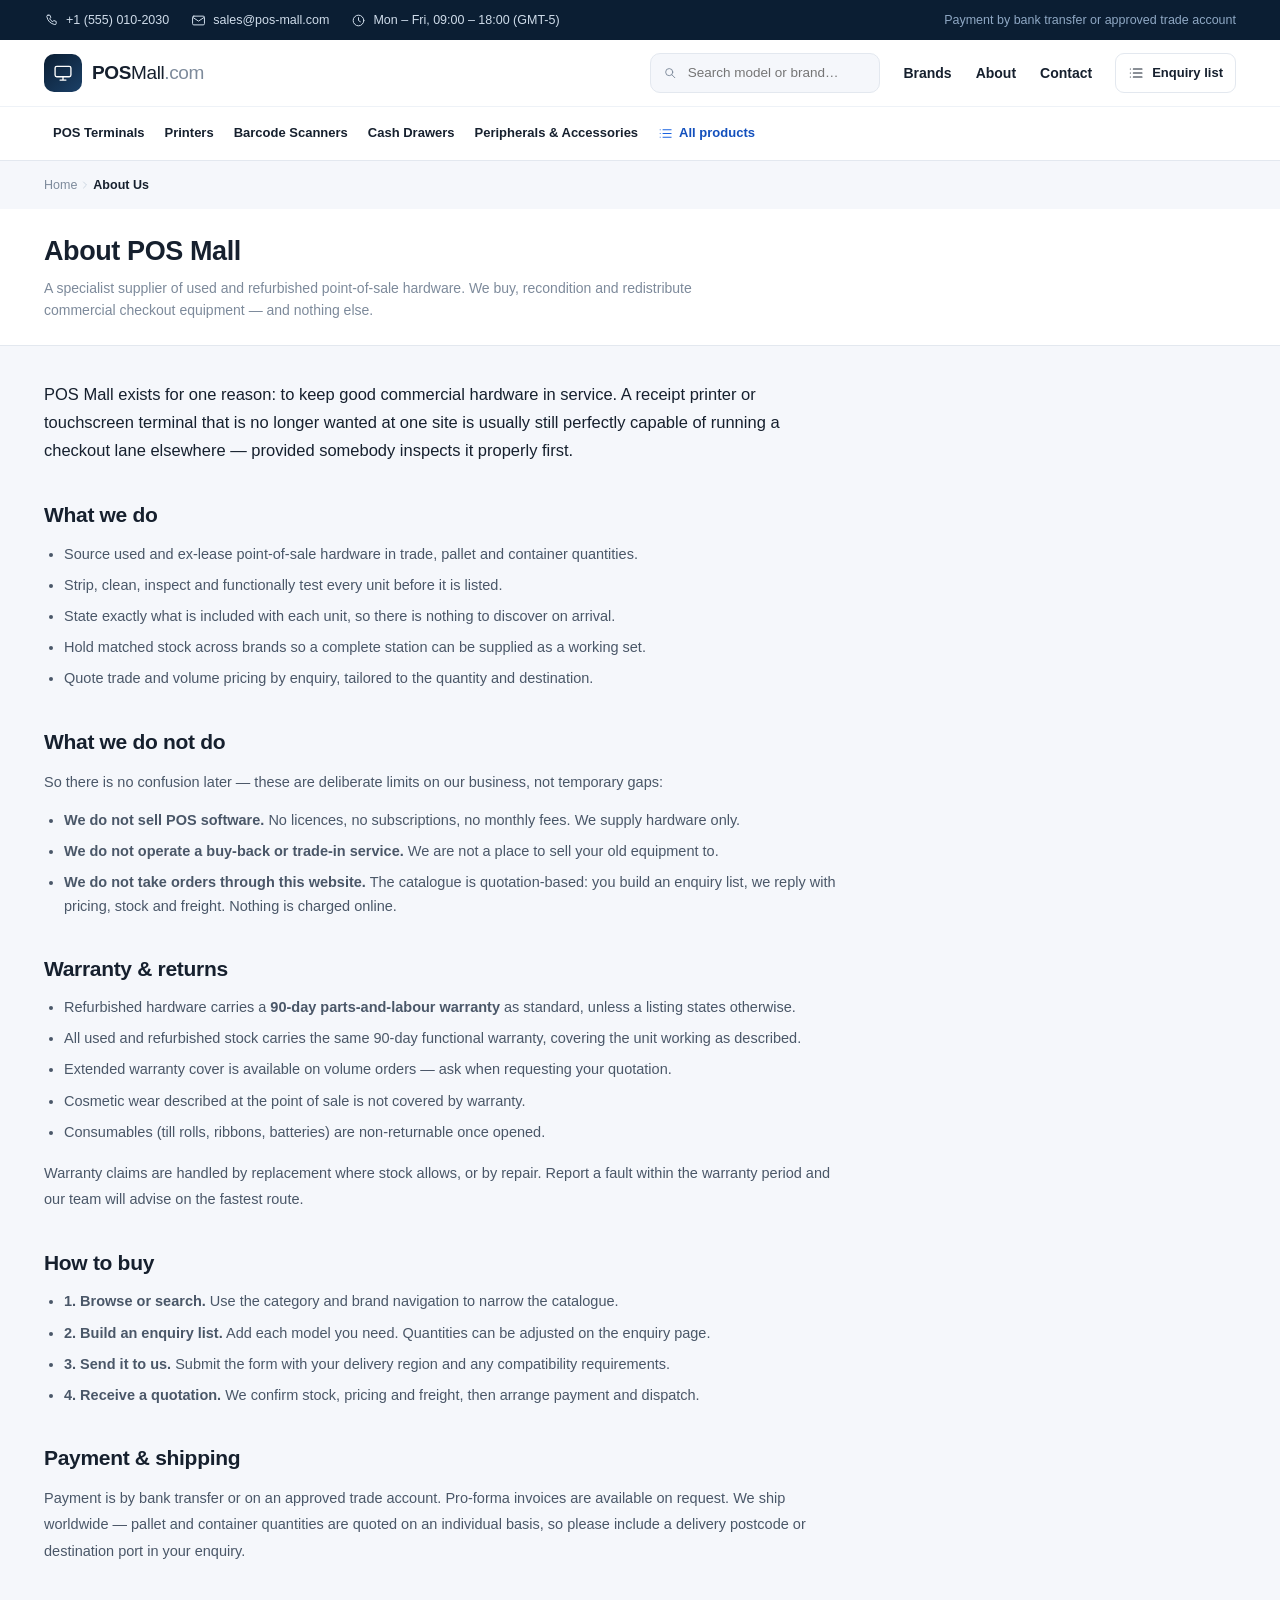
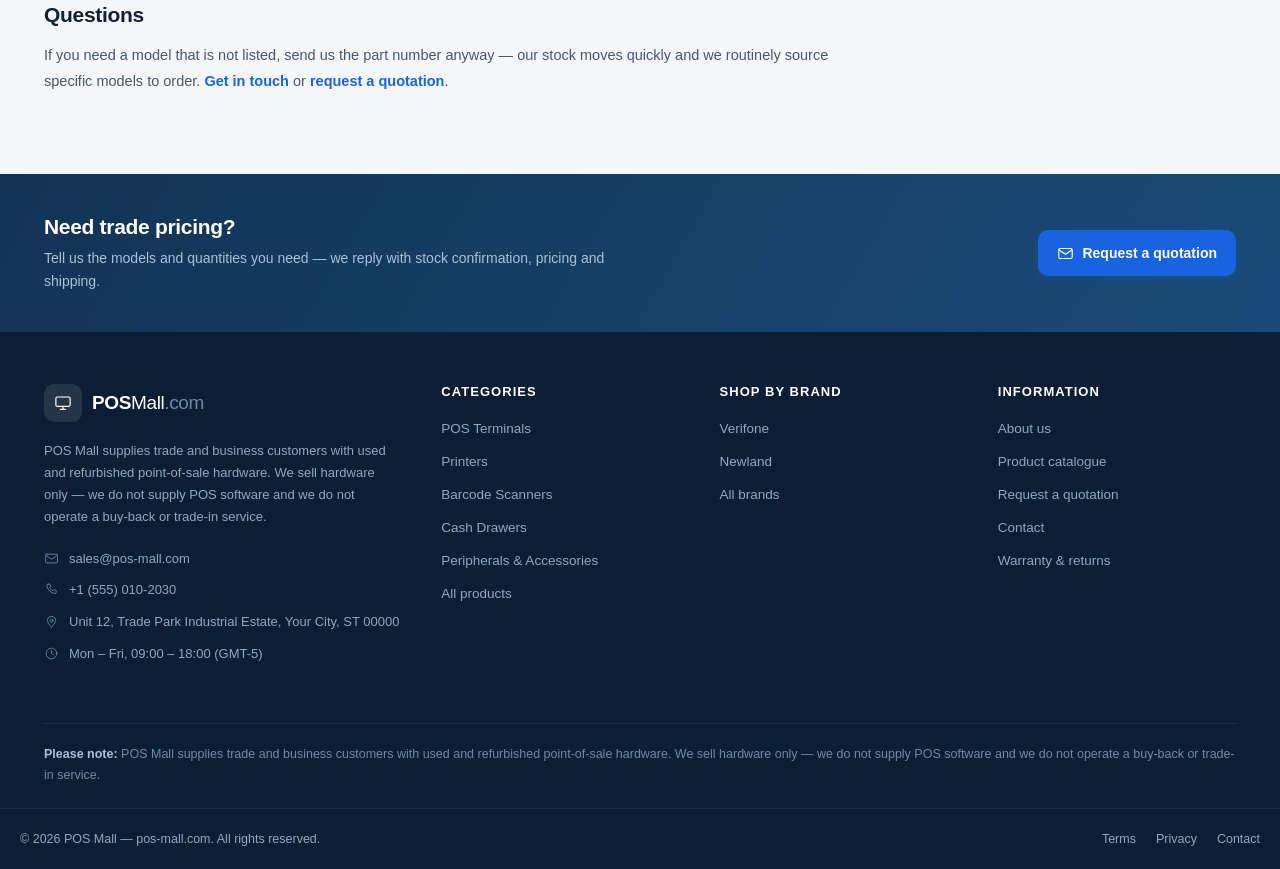
==== commit 0f2fa6b2: "Remove the condition grading system site-wide Products are not graded, so the four-tier Refurbished " ====
--- a/about.html
+++ b/about.html
@@ -3,8 +3,8 @@
 <head>
 <meta charset="UTF-8">
 <meta name="viewport" content="width=device-width, initial-scale=1">
-<title>About Us — Condition Grading, Warranty &amp; How to Buy | POS Mall</title>
-<meta name="description" content="POS Mall supplies used and refurbished point-of-sale hardware only — no software, no buy-back. Read our condition grading, warranty policy and how to buy by quotation.">
+<title>About Us — Warranty, Sourcing &amp; How to Buy | POS Mall</title>
+<meta name="description" content="POS Mall supplies used and refurbished point-of-sale hardware only — no software, no buy-back. Read our warranty policy, sourcing process and how to buy by quotation.">
 <meta name="theme-color" content="#0b1e33">
 <link rel="icon" href="assets/img/favicon.svg" type="image/svg+xml">
 <link rel="stylesheet" href="assets/css/style.css">
@@ -37,7 +37,7 @@
     <ul>
       <li>Source used and ex-lease point-of-sale hardware in trade, pallet and container quantities.</li>
       <li>Strip, clean, inspect and functionally test every unit before it is listed.</li>
-      <li>Grade each unit honestly — Refurbished, Grade A, Grade B or Grade C — and state it on the listing.</li>
+      <li>State exactly what is included with each unit, so there is nothing to discover on arrival.</li>
       <li>Hold matched stock across brands so a complete station can be supplied as a working set.</li>
       <li>Quote trade and volume pricing by enquiry, tailored to the quantity and destination.</li>
     </ul>
@@ -53,24 +53,10 @@
         list, we reply with pricing, stock and freight. Nothing is charged online.</li>
     </ul>
 
-    <h2 id="grading">Condition grading</h2>
-    <p>Every listing carries one of four grades. The grade is the single most important thing to check before you buy.</p>
-    <ul>
-      <li><b>Refurbished</b> — professionally reconditioned. Worn parts renewed where needed, unit cleaned and
-        fully tested. Light or no cosmetic wear.</li>
-      <li><b>Used — Grade A</b> — tested working, light cosmetic wear. The sensible choice where appearance still matters.</li>
-      <li><b>Used — Grade B</b> — tested working, visible cosmetic wear. Functionally sound; priced accordingly.</li>
-      <li><b>Used — Grade C</b> — budget and spare-parts stock. Heavy cosmetic wear, sold as tested-working only.</li>
-    </ul>
-    <p>
-      Where a listing is a consumable or an accessory, the grade field indicates the stock type rather than a
-      cosmetic condition — this is noted on the product page.
-    </p>
-
     <h2 id="warranty">Warranty &amp; returns</h2>
     <ul>
       <li>Refurbished hardware carries a <b>90-day parts-and-labour warranty</b> as standard, unless a listing states otherwise.</li>
-      <li>Used Grade A, B and C stock carries the same 90-day functional warranty, covering the unit working as described.</li>
+      <li>All used and refurbished stock carries the same 90-day functional warranty, covering the unit working as described.</li>
       <li>Extended warranty cover is available on volume orders — ask when requesting your quotation.</li>
       <li>Cosmetic wear described at the point of sale is not covered by warranty.</li>
       <li>Consumables (till rolls, ribbons, batteries) are non-returnable once opened.</li>
@@ -82,10 +68,10 @@
 
     <h2 id="how-to-buy">How to buy</h2>
     <ul>
-      <li><b>1. Browse or search.</b> Use the category and brand navigation, or filter the catalogue by condition grade.</li>
+      <li><b>1. Browse or search.</b> Use the category and brand navigation to narrow the catalogue.</li>
       <li><b>2. Build an enquiry list.</b> Add each model you need. Quantities can be adjusted on the enquiry page.</li>
       <li><b>3. Send it to us.</b> Submit the form with your delivery region and any compatibility requirements.</li>
-      <li><b>4. Receive a quotation.</b> We confirm stock, grading, pricing and freight, then arrange payment and dispatch.</li>
+      <li><b>4. Receive a quotation.</b> We confirm stock, pricing and freight, then arrange payment and dispatch.</li>
     </ul>
 
     <h2>Payment &amp; shipping</h2>
--- a/assets/css/style.css
+++ b/assets/css/style.css
@@ -97,10 +97,6 @@
   font-size: 11.5px; font-weight: 700; letter-spacing: .02em;
   padding: 3px 9px; border-radius: 999px; white-space: nowrap;
 }
-.badge-green { background: var(--green-soft); color: #0b7c45; }
-.badge-blue { background: var(--blue-soft); color: var(--blue-dk); }
-.badge-amber { background: var(--amber-soft); color: var(--amber); }
-.badge-slate { background: var(--slate-soft); color: #4d5b6e; }
 .badge-ghost { background: transparent; padding: 0; font-weight: 600; font-size: 12px; color: var(--muted); }
 .badge-green-text { color: #0b7c45; } .badge-blue-text { color: var(--blue-dk); }
 .badge-amber-text { color: var(--amber); } .badge-slate-text { color: var(--slate); }
@@ -304,12 +300,6 @@
 }
 .brand-chip:hover { border-color: #c8d3e0; box-shadow: var(--shadow-sm); }
 .brand-chip-n { font-size: 11px; color: var(--muted); background: var(--line-2); border-radius: 999px; padding: 1px 7px; }
-
-/* 成色卡 */
-.cond-grid { display: grid; grid-template-columns: repeat(auto-fit, minmax(230px, 1fr)); gap: 14px; }
-.cond-card { background: #fff; border: 1px solid var(--line); border-radius: var(--radius); padding: 20px; }
-.cond-card p { font-size: 13px; color: var(--muted); margin: 12px 0 14px; line-height: 1.55; }
-
 /* 优势条 */
 .usp-grid { display: grid; grid-template-columns: repeat(auto-fit, minmax(230px, 1fr)); gap: 26px; }
 .usp { display: flex; gap: 14px; }
@@ -327,8 +317,6 @@
 .product-card:hover { box-shadow: var(--shadow); transform: translateY(-2px); border-color: #d3dded; }
 .pc-media { position: relative; display: block; background: var(--line-2); aspect-ratio: 4 / 3; }
 .pc-media img { width: 100%; height: 100%; object-fit: cover; }
-.pc-badges { position: absolute; top: 11px; left: 11px; display: flex; gap: 6px; flex-wrap: wrap; }
-.pc-badges .badge { box-shadow: 0 1px 4px rgba(16, 32, 56, .12); }
 .pc-body { padding: 15px 16px 16px; display: flex; flex-direction: column; flex: 1; }
 .pc-eyebrow { display: flex; align-items: center; gap: 8px; font-size: 11.5px; margin-bottom: 7px; }
 .pc-brand { font-weight: 700; color: var(--blue-dk); text-transform: uppercase; letter-spacing: .05em; }
